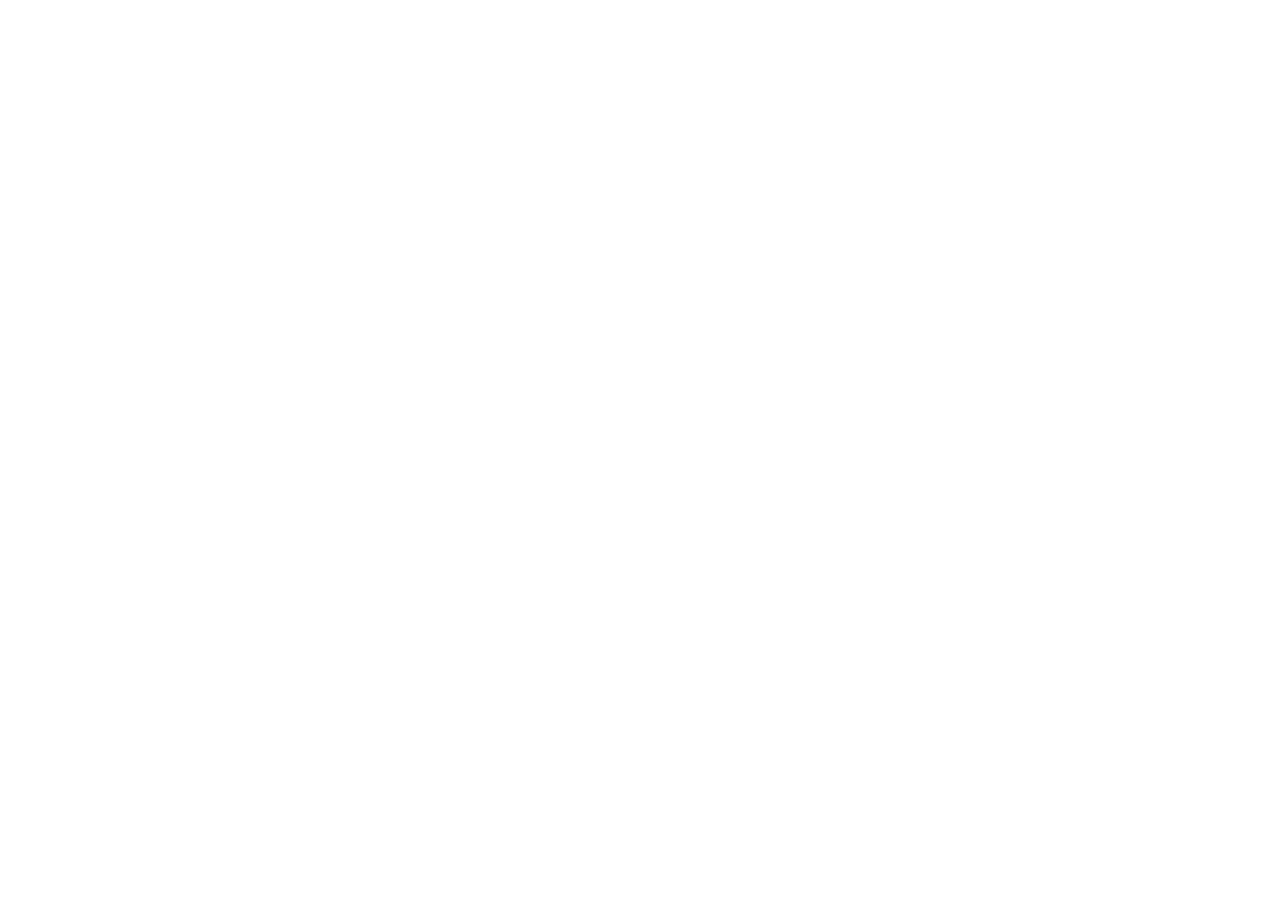
==== index.html @ 8e83880e "starting out with the project" ====
<!DOCTYPE html>
<html lang="en">
<head>
    <!--==================================== SEO META DEVELOPMENT ==================================-->
    <meta charset="UTF-8">
    <meta name="viewport" content="width=device-width, initial-scale=1.0">
     <meta name="author" content="Oluwatobiloba Ezekiel">
     <meta name="description" content="welcome to the OAU fashion week official website">
 
     <!--==================================== SOCIAL MEDIA OG TEMPLATE ==================================-->
     <meta property="og:image" content="Sarah__editorial.jpg"/>
     <meta property="og:title" content="A Taste of Lemon"/>
     <meta property="og:description" content="Love sometimes can take a path we least expect but at the end, but not all love taste sweet"/>
     
     <meta property="og:type" content="website"/>
     <meta property="og:site_name" content="Danno Films"/>
     
     <!--==================================== WEBSITE TITLE SECTION ==================================-->
     <title> Danno Films </title>
     
     <!--==================================== PRECONNECT LINK FOR DEVELOPMENT ==================================-->
 
     <link rel="shortcut icon" href="resources/Ori_Olokun.png" type="image/x-icon">
     <link rel="preconnect" href="https://fonts.googleapis.com">
     <link rel="preconnect" href="https://fonts.gstatic.com" crossorigin>
     <link href="https://fonts.googleapis.com/css2?family=Montserrat:wght@300;400;600&display=swap" rel="stylesheet">
     <link rel="stylesheet" href="css/style.css">
</head>
<body>
    
</body>
</html>
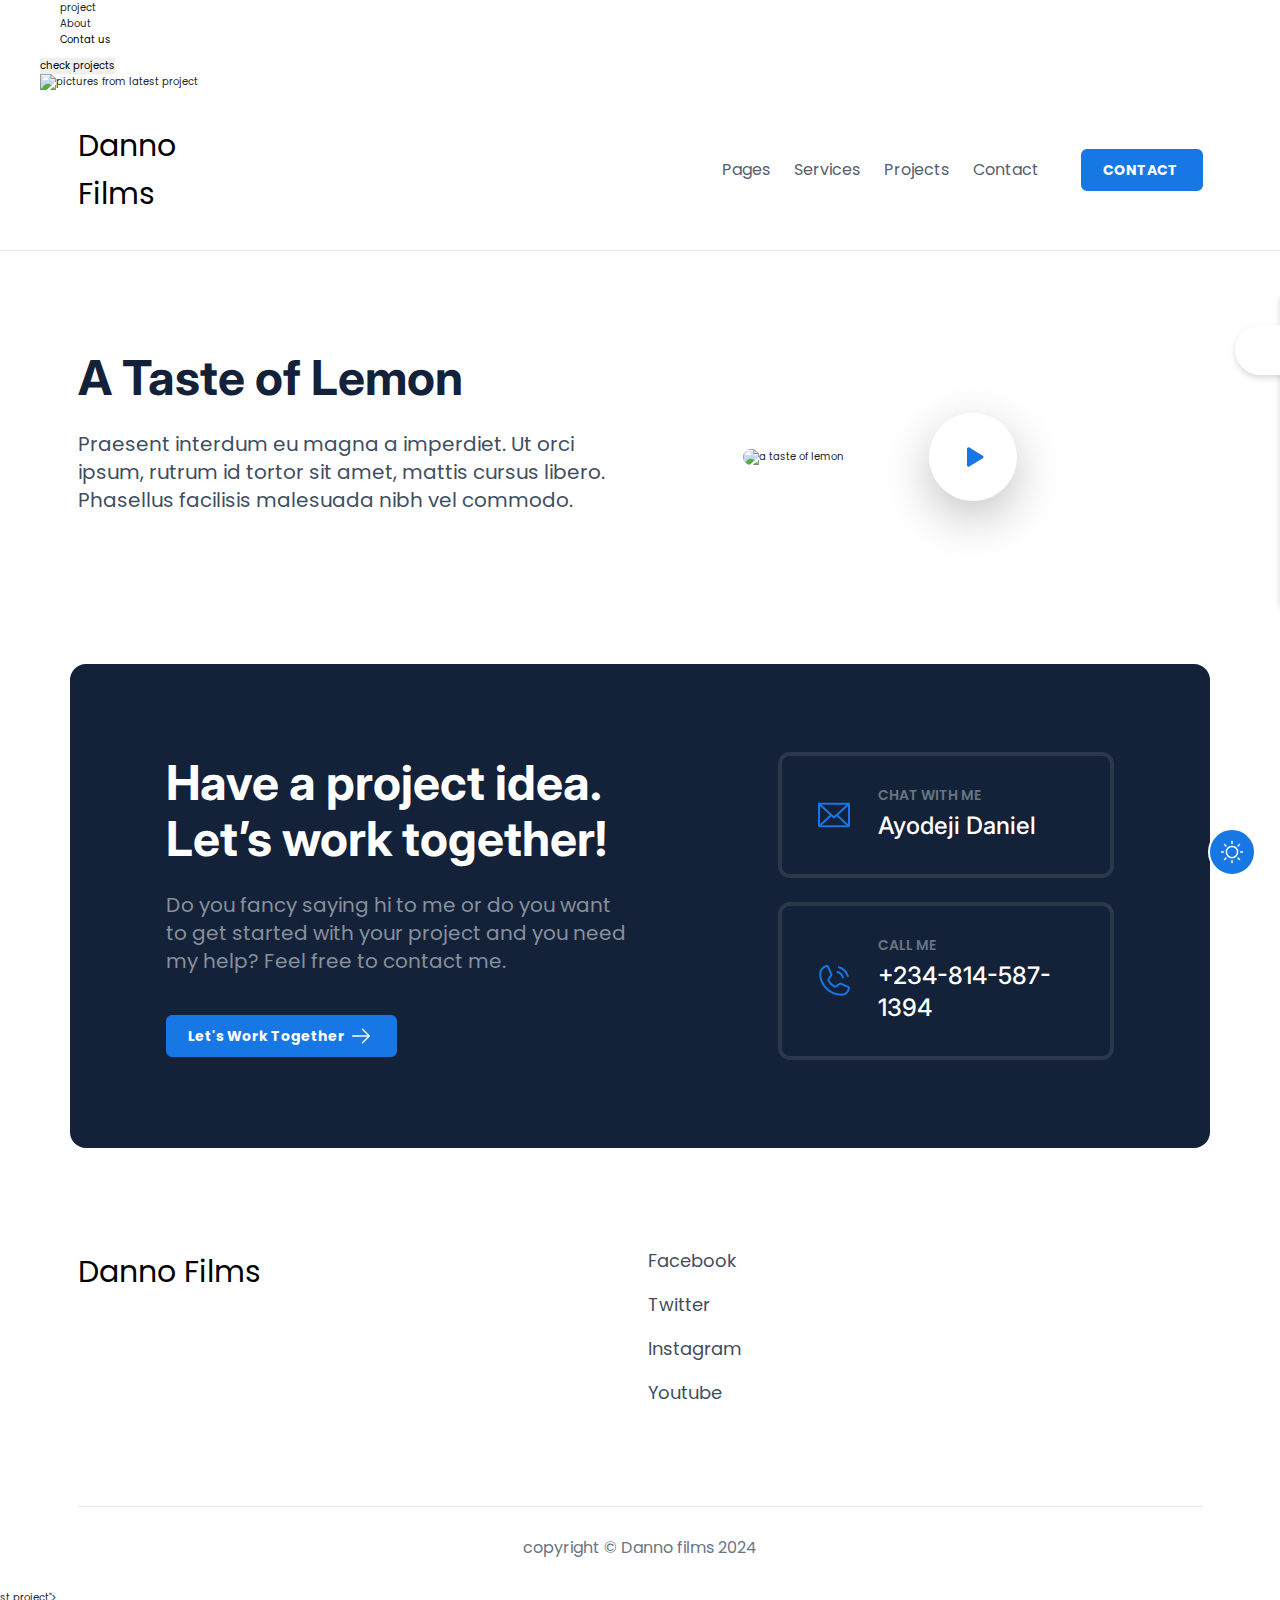
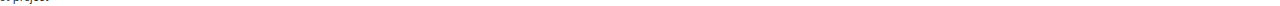
==== commit d054fcc7: "added the local template to begin the project" ====
--- a/index.html
+++ b/index.html
@@ -1,32 +1,351 @@
 <!DOCTYPE html>
 <html lang="en">
+
 <head>
     <!--==================================== SEO META DEVELOPMENT ==================================-->
     <meta charset="UTF-8">
     <meta name="viewport" content="width=device-width, initial-scale=1.0">
-     <meta name="author" content="Oluwatobiloba Ezekiel">
-     <meta name="description" content="welcome to the OAU fashion week official website">
- 
-     <!--==================================== SOCIAL MEDIA OG TEMPLATE ==================================-->
-     <meta property="og:image" content="Sarah__editorial.jpg"/>
-     <meta property="og:title" content="A Taste of Lemon"/>
-     <meta property="og:description" content="Love sometimes can take a path we least expect but at the end, but not all love taste sweet"/>
-     
-     <meta property="og:type" content="website"/>
-     <meta property="og:site_name" content="Danno Films"/>
-     
-     <!--==================================== WEBSITE TITLE SECTION ==================================-->
-     <title> Danno Films </title>
-     
-     <!--==================================== PRECONNECT LINK FOR DEVELOPMENT ==================================-->
- 
-     <link rel="shortcut icon" href="resources/Ori_Olokun.png" type="image/x-icon">
-     <link rel="preconnect" href="https://fonts.googleapis.com">
-     <link rel="preconnect" href="https://fonts.gstatic.com" crossorigin>
-     <link href="https://fonts.googleapis.com/css2?family=Montserrat:wght@300;400;600&display=swap" rel="stylesheet">
-     <link rel="stylesheet" href="css/style.css">
+    <meta name="author" content="Oluwatobiloba Ezekiel">
+    <meta name="description" content="welcome to the OAU fashion week official website">
+
+    <!--==================================== SOCIAL MEDIA OG TEMPLATE ==================================-->
+    <meta property="og:image" content="Sarah__editorial.jpg" />
+    <meta property="og:title" content="A Taste of Lemon" />
+    <meta property="og:description"
+        content="Love sometimes can take a path we least expect but at the end, but not all love taste sweet" />
+
+    <meta property="og:type" content="website" />
+    <meta property="og:site_name" content="Danno Films" />
+
+    <!--==================================== WEBSITE TITLE SECTION ==================================-->
+    <title> Danno Films </title>
+    <!-- Bootstrap , fonts & icons  -->
+    <link rel="stylesheet" href="./css/bootstrap.css">
+    <link rel="stylesheet" href="./fonts/typography-font/typo.css" />
+    <link rel="stylesheet" href="./fonts/fontawesome-5/css/all.min.css" />
+    <!-- Plugin'stylesheets  -->
+    <link rel="stylesheet" href="./plugins/aos/aos.min.css">
+    <link rel="stylesheet" href="./plugins/fancybox/jquery.fancybox.min.css">
+    <link rel="stylesheet" href="./plugins/nice-select/nice-select.min.css">
+    <link rel="stylesheet" href="./plugins/slick/slick.min.css">
+    <link rel="stylesheet" href="./plugins/swiper/swiper.css">
+    <link rel="stylesheet" href="./plugins/gijgo/css/gijgo.min.css">
+    <!-- Vendor stylesheets  -->
+    <link rel="stylesheet" href="css/main.css">
+
+
+
+    <!--==================================== PRECONNECT LINK FOR DEVELOPMENT ==================================-->
+
+    <link rel="shortcut icon" href="resources/Ori_Olokun.png" type="image/x-icon">
+    <link rel="stylesheet" href="css/style.css">
+    <link rel="preconnect" href="https://fonts.googleapis.com">
+    <link rel="preconnect" href="https://fonts.gstatic.com" crossorigin>
+    <link href="https://fonts.googleapis.com/css2?family=Playfair+Display+SC&display=swap" rel="stylesheet">
+    <link rel="preconnect" href="https://fonts.googleapis.com">
+    <link rel="preconnect" href="https://fonts.gstatic.com" crossorigin>
+    <link href="https://fonts.googleapis.com/css2?family=Poppins:wght@400;500;600&display=swap" rel="stylesheet">
+
+
 </head>
-<body>
-    
+
+<body data-theme-mode-panel-active data-theme="light">
+    <div class="wrapper">
+        <header class="Danno">
+            
+
+            <nav>
+                <ul>
+                    <li>project</li>
+                    <li>About</li>
+                    <li><a href="#">Contat us</a></li>
+                </ul>
+            </nav>
+        </header>
+
+        <main>
+            <div>
+                <h2>
+                    
+                </h2>
+                <button>check projects</button>
+            </div>
+
+            <div>
+                <img src="" alt="pictures from latest project">
+            </div>
+        </main>
+    </div>
+
+
+    <div class="site-wrapper overflow-hidden">
+        <!-- Header Section Start -->
+        <!-- Header Area -->
+        <header class="site-header site-header--menu-right developer-header mobile-menu-trigger-dark">
+            <div class="container">
+                <nav class="navbar site-navbar">
+                    <!-- Brand Logo-->
+                    <div class="site-header__brand">
+                        <a href="#" id="site_name" translate="no">
+                            <span class="name">Danno</span> Films
+                        </a>
+                    </div>
+                    <div class="menu-block-wrapper ">
+                        <div class="menu-overlay"></div>
+                        <nav class="menu-block menu-block-inner" id="append-menu-header">
+                            <div class="mobile-menu-head">
+                                <div class="site-header__brand">
+                                    <a href="#" id="site_name" translate="no">
+                                        <span class="name">Danno</span> Films
+                                    </a>
+                                </div>
+                                <div class="mobile-menu-close">&times;</div>
+                            </div>
+                            <ul class="site-menu-main">
+
+                                <li class="nav-item nav-item-has-children">
+                                    <a href="#" class="nav-link-item drop-trigger">Pages
+                                    </a>
+                                </li>
+                                <li class="nav-item nav-item-has-children">
+                                    <a href="#" class="nav-link-item drop-trigger">Services 
+                                    </a>
+                                </li>
+                                <li class="nav-item nav-item-has-children">
+                                    <a href="#" class="nav-link-item drop-trigger">Projects
+                                    </a>
+                                </li>
+                                <li class="nav-item nav-item-has-children">
+                                    <a href="contact.html" class="nav-link-item drop-trigger">Contact
+                                    </a>
+                                </li>
+                            </ul>
+                        </nav>
+                        <div class="header-button header-btn developer-header-btn ms-lg-2">
+                            <a class="d-btn d-btn-primary" href="">
+                                Contact
+                            </a>
+                        </div>
+                    </div>
+                    <!-- mobile menu trigger -->
+                    <div class="mobile-menu-trigger">
+                        <span></span>
+                    </div>
+                    <!--/.Mobile Menu Hamburger Ends-->
+                </nav>
+            </div>
+        </header>
+        <!-- navbar- -->
+        <!-- Header Section End -->
+        <!-- Hero Section Start -->
+        
+        <!-- Hero Section End -->
+        
+        <!-- Testimonial Section Start -->
+        <div class="dev-testimonial-area">
+            <div class="container">
+                <div class="row align-items-center justify-content-center">
+                    <div class="col-lg-6 col-md-12">
+                        <div class="dev-section-title">
+                            <h2 class="title">A Taste of Lemon</h2>
+                            <p class="text">Praesent interdum eu magna a imperdiet. Ut orci ipsum, rutrum id tortor sit
+                                amet,
+                                mattis cursus libero. Phasellus facilisis malesuada nibh vel commodo.</p>
+                        </div>
+                       
+                    </div>
+                    <div class="col-lg-5 offset-lg-1 col-md-12 mt-5 mt-lg-0">
+                        <div class="dev-testimonial-area__image">
+                            <img src="" alt="a taste of lemon">
+                            <div class="video-button">
+                                <a data-fancybox class="d-video-btn sonar-emitter"
+                                    href="https://www.youtube.com/watch?v=G5RpJwCJDqc&ab_channel=8KWorld">
+                                    <svg width="24" height="24" viewBox="0 0 24 24" fill="none"
+                                        xmlns="http://www.w3.org/2000/svg">
+                                        <path
+                                            d="M21.3844 11.3624L7.89375 3.11241C7.78018 3.04235 7.64998 3.00387 7.51658 3.00092C7.38318 2.99797 7.25141 3.03066 7.13486 3.09562C7.0183 3.16059 6.92119 3.25547 6.85354 3.37048C6.78589 3.48549 6.75015 3.61647 6.75 3.74991V20.2499C6.75015 20.3833 6.78589 20.5143 6.85354 20.6293C6.92119 20.7443 7.0183 20.8392 7.13486 20.9042C7.25141 20.9692 7.38318 21.0018 7.51658 20.9989C7.64998 20.9959 7.78018 20.9575 7.89375 20.8874L21.3844 12.6374C21.4952 12.5719 21.5869 12.4787 21.6507 12.3669C21.7145 12.2551 21.748 12.1286 21.748 11.9999C21.748 11.8712 21.7145 11.7447 21.6507 11.6329C21.5869 11.5212 21.4952 11.4279 21.3844 11.3624V11.3624Z"
+                                            fill="#1777E5" stroke="#1777E5" stroke-width="1.5" stroke-linecap="round"
+                                            stroke-linejoin="round" />
+                                    </svg>
+                                </a>
+                            </div>
+                        </div>
+                    </div>
+                </div>
+            </div>
+        </div>
+        <!-- Testimonial Section End -->
+        <!-- Contact Section Start -->
+        <div class="dev-cta-section">
+            <div class="container">
+                <div class="row dev-cta-area align-items-center justify-content-center">
+                    <div class="col-lg-6">
+                        <div class="dev-section-title text-center text-lg-start">
+                            <h2 class="title">Have a project idea. Let’s work together!</h2>
+                            <p class="text mb-10">Do you fancy saying hi to me or do you want to get started with your
+                                project
+                                and you need my help? Feel free to contact me.</p>
+                            <a class="d-btn d-btn-primary" href="#">Let's Work Together
+                                <svg class="svg-1" width="24" height="24" viewBox="0 0 24 24" fill="none"
+                                    xmlns="http://www.w3.org/2000/svg">
+                                    <path d="M3.75 12H20.25" stroke="#FFFFFF" stroke-width="1.5" stroke-linecap="round"
+                                        stroke-linejoin="round" />
+                                    <path d="M13.5 5.25L20.25 12L13.5 18.75" stroke="#FFFFFF" stroke-width="1.5"
+                                        stroke-linecap="round" stroke-linejoin="round" />
+                                </svg>
+                                <svg class="svg-2" width="24" height="24" viewBox="0 0 24 24" fill="none"
+                                    xmlns="http://www.w3.org/2000/svg">
+                                    <path d="M3.75 12H20.25" stroke="#FFFFFF" stroke-width="1.5" stroke-linecap="round"
+                                        stroke-linejoin="round" />
+                                    <path d="M13.5 5.25L20.25 12L13.5 18.75" stroke="#FFFFFF" stroke-width="1.5"
+                                        stroke-linecap="round" stroke-linejoin="round" />
+                                </svg>
+                            </a>
+                        </div>
+                    </div>
+                    <div class="col-xl-5 col-xs-10 col-sm-8 col-lg-5 offset-lg-1 offset-xl-1">
+                        <div class="button-group">
+                            <a href="#" class="content-button">
+                                <div class="content-button-icon">
+                                    <svg width="40" height="40" viewBox="0 0 40 40" fill="none"
+                                        xmlns="http://www.w3.org/2000/svg">
+                                        <path d="M35 8.75L20 22.5L5 8.75" stroke="#1777E5" stroke-width="2"
+                                            stroke-linecap="round" stroke-linejoin="round" />
+                                        <path
+                                            d="M5 8.75H35V30C35 30.3315 34.8683 30.6495 34.6339 30.8839C34.3995 31.1183 34.0815 31.25 33.75 31.25H6.25C5.91848 31.25 5.60054 31.1183 5.36612 30.8839C5.1317 30.6495 5 30.3315 5 30V8.75Z"
+                                            stroke="#1777E5" stroke-width="2" stroke-linecap="round"
+                                            stroke-linejoin="round" />
+                                        <path d="M17.2656 20L5.39062 30.8906" stroke="#1777E5" stroke-width="2"
+                                            stroke-linecap="round" stroke-linejoin="round" />
+                                        <path d="M34.6094 30.8906L22.7344 20" stroke="#1777E5" stroke-width="2"
+                                            stroke-linecap="round" stroke-linejoin="round" />
+                                    </svg>
+                                </div>
+                                <div class="content-button-text">
+                                    <p class="text">Chat with me</p>
+                                    <h3 class="title">Ayodeji Daniel</h3>
+                                </div>
+                            </a>
+                            <a href="#" class="content-button">
+                                <div class="content-button-icon">
+                                    <svg width="40" height="40" viewBox="0 0 40 40" fill="none"
+                                        xmlns="http://www.w3.org/2000/svg">
+                                        <path
+                                            d="M24.9062 6.25C27.0265 6.81902 28.9597 7.93571 30.512 9.48799C32.0643 11.0403 33.181 12.9735 33.75 15.0937"
+                                            stroke="#1777E5" stroke-width="2" stroke-linecap="round"
+                                            stroke-linejoin="round" />
+                                        <path
+                                            d="M23.6094 11.0781C24.8846 11.4168 26.0476 12.0865 26.9805 13.0195C27.9135 13.9524 28.5832 15.1154 28.9219 16.3906"
+                                            stroke="#1777E5" stroke-width="2" stroke-linecap="round"
+                                            stroke-linejoin="round" />
+                                        <path
+                                            d="M14.4531 19.5001C15.7394 22.1563 17.8873 24.2987 20.5469 25.5782C20.7431 25.6711 20.96 25.7113 21.1765 25.6948C21.3929 25.6784 21.6013 25.6059 21.7812 25.4844L25.6875 22.8751C25.8601 22.758 26.0595 22.6866 26.2672 22.6674C26.4748 22.6483 26.6839 22.6821 26.875 22.7657L34.1875 25.9063C34.4374 26.0103 34.6462 26.1936 34.7817 26.428C34.9173 26.6623 34.972 26.9347 34.9375 27.2032C34.7057 29.0121 33.8228 30.6747 32.4538 31.8797C31.0849 33.0847 29.3238 33.7496 27.5 33.7501C21.8641 33.7501 16.4591 31.5112 12.474 27.5261C8.48883 23.5409 6.25 18.1359 6.25 12.5001C6.25041 10.6763 6.91533 8.91518 8.12035 7.54623C9.32537 6.17729 10.9879 5.29432 12.7969 5.06255C13.0654 5.02806 13.3378 5.08279 13.5721 5.21831C13.8064 5.35383 13.9897 5.56263 14.0937 5.81255L17.2344 13.1407C17.316 13.3287 17.3502 13.534 17.3339 13.7383C17.3175 13.9427 17.2512 14.1399 17.1406 14.3126L14.5312 18.2813C14.4151 18.4608 14.3469 18.6671 14.3332 18.8805C14.3195 19.0939 14.3608 19.3072 14.4531 19.5001V19.5001Z"
+                                            stroke="#1777E5" stroke-width="2" stroke-linecap="round"
+                                            stroke-linejoin="round" />
+                                    </svg>
+                                </div>
+                                <div class="content-button-text">
+                                    <p class="text">Call Me</p>
+                                    <h3 class="title">+234-814-587-1394</h3>
+                                </div>
+                            </a>
+                        </div>
+                    </div>
+                </div>
+            </div>
+        </div>
+        <!-- Contact Section End -->
+        <!-- Footer Section Start -->
+        <div class="dev-footer-area ">
+            <div class="container">
+                <div class="row">
+                    <div class="col-md-6">
+                        <div class="logo-wrapper mb-5">
+                            <a href="#" id="site_name" translate="no">
+                                <span class="name">Danno</span> Films
+                            </a>
+                        </div>
+                    </div>
+                    <div class="col-md-6">
+                        <div class="row">
+                        
+                            <div class="col-4">
+                                <ul class="dev-footer-list">
+                                    <li><a href="#">Facebook</a></li>
+                                    <li><a href="#">Twitter</a></li>
+                                    <li><a href="#">Instagram</a></li>
+                                    <li><a href="#">Youtube</a></li>
+                                </ul>
+                            </div>
+                        </div>
+                    </div>
+                </div>
+            </div>
+        </div>
+        <div class="dev-copyright-area">
+            <div class="container">
+                <div class="dev-copyright-area__wrapper">
+                    <p class="order-2 order-md-1">copyright © Danno films 2024 
+                        </p>
+                </div>
+            </div>
+        </div>
+        <!-- Footer Section End -->
+        <!-- Theme Switcher button -->
+        <div class="theme-change-button">
+            <div class="toggle-button-switcher bg-primary-500">
+                <input type="checkbox" class="toggle-button">
+            </div>
+        </div>
+    </div>
+    <!-- Plugin's Scripts -->
+    <!-- Custom stylesheet -->
+    <script src="./js/vendor.min.js"></script>
+    <script>
+        /**
+         * Replace all SVG images with inline SVG
+         */
+        $(document).ready(function () {
+            $('img[class*="make-it-inline"]').each(function () {
+                var $img = jQuery(this);
+                var imgURL = $img.attr('src');
+                var attributes = $img.prop("attributes");
+
+                $.get(imgURL, function (data) {
+                    // Get the SVG tag, ignore the rest
+                    var $svg = jQuery(data).find('svg');
+
+                    // Remove any invalid XML tags
+                    $svg = $svg.removeAttr('xmlns:a');
+
+                    // Loop through IMG attributes and apply on SVG
+                    $.each(attributes, function () {
+                        $svg.attr(this.name, this.value);
+                    });
+
+                    // Replace IMG with SVG
+                    $img.replaceWith($svg);
+                }, 'xml');
+            });
+        });
+    </script>
+    <script src="./plugins/fancybox/jquery.fancybox.min.js"></script>
+    <script src="./plugins/nice-select/jquery.nice-select.min.js"></script>
+    <script src="./plugins/aos/aos.min.js"></script>
+    <script src="./plugins/counter-up/jquery.counterup.min.js"></script>
+    <script src="./plugins/counter-up/waypoints.min.js"></script>
+    <script src="./plugins/slick/slick.min.js"></script>
+    <script src="./plugins/swiper/swiper.js"></script>
+    <script src="./plugins/gijgo/js/gijgo.min.js"></script>
+    <script src="plugins/theme-mode-switcher/gr-theme-mode-switcher.js"></script>
+    <script src="./plugins/typer/type.js"></script>
+    <!-- Activation Script -->
+    <script src="js/custom.js"></script>
+    <script src="js/menu.js"></script>
+    st project">
+    </div>
+    </main>
+    </div>
 </body>
+
 </html>--- a/fonts/fontawesome-5/css/all.min.css
+++ b/fonts/fontawesome-5/css/all.min.css
@@ -0,0 +1,6 @@
+/*!
+ * Font Awesome Free 6.1.1 by @fontawesome - https://fontawesome.com
+ * License - https://fontawesome.com/license/free (Icons: CC BY 4.0, Fonts: SIL OFL 1.1, Code: MIT License)
+ * Copyright 2022 Fonticons, Inc.
+ */
+.fa{font-family:var(--fa-style-family,"Font Awesome 6 Free");font-weight:var(--fa-style,900)}.fa,.fa-brands,.fa-duotone,.fa-light,.fa-regular,.fa-solid,.fa-thin,.fab,.fad,.fal,.far,.fas,.fat{-moz-osx-font-smoothing:grayscale;-webkit-font-smoothing:antialiased;display:var(--fa-display,inline-block);font-style:normal;font-variant:normal;line-height:1;text-rendering:auto}.fa-1x{font-size:1em}.fa-2x{font-size:2em}.fa-3x{font-size:3em}.fa-4x{font-size:4em}.fa-5x{font-size:5em}.fa-6x{font-size:6em}.fa-7x{font-size:7em}.fa-8x{font-size:8em}.fa-9x{font-size:9em}.fa-10x{font-size:10em}.fa-2xs{font-size:.625em;line-height:.1em;vertical-align:.225em}.fa-xs{font-size:.75em;line-height:.08333em;vertical-align:.125em}.fa-sm{font-size:.875em;line-height:.07143em;vertical-align:.05357em}.fa-lg{font-size:1.25em;line-height:.05em;vertical-align:-.075em}.fa-xl{font-size:1.5em;line-height:.04167em;vertical-align:-.125em}.fa-2xl{font-size:2em;line-height:.03125em;vertical-align:-.1875em}.fa-fw{text-align:center;width:1.25em}.fa-ul{list-style-type:none;margin-left:var(--fa-li-margin,2.5em);padding-left:0}.fa-ul>li{position:relative}.fa-li{left:calc(var(--fa-li-width, 2em)*-1);position:absolute;text-align:center;width:var(--fa-li-width,2em);line-height:inherit}.fa-border{border-radius:var(--fa-border-radius,.1em);border:var(--fa-border-width,.08em) var(--fa-border-style,solid) var(--fa-border-color,#eee);padding:var(--fa-border-padding,.2em .25em .15em)}.fa-pull-left{float:left;margin-right:var(--fa-pull-margin,.3em)}.fa-pull-right{float:right;margin-left:var(--fa-pull-margin,.3em)}.fa-beat{-webkit-animation-name:fa-beat;animation-name:fa-beat;-webkit-animation-delay:var(--fa-animation-delay,0);animation-delay:var(--fa-animation-delay,0);-webkit-animation-direction:var(--fa-animation-direction,normal);animation-direction:var(--fa-animation-direction,normal);-webkit-animation-duration:var(--fa-animation-duration,1s);animation-duration:var(--fa-animation-duration,1s);-webkit-animation-iteration-count:var(--fa-animation-iteration-count,infinite);animation-iteration-count:var(--fa-animation-iteration-count,infinite);-webkit-animation-timing-function:var(--fa-animation-timing,ease-in-out);animation-timing-function:var(--fa-animation-timing,ease-in-out)}.fa-bounce{-webkit-animation-name:fa-bounce;animation-name:fa-bounce;-webkit-animation-delay:var(--fa-animation-delay,0);animation-delay:var(--fa-animation-delay,0);-webkit-animation-direction:var(--fa-animation-direction,normal);animation-direction:var(--fa-animation-direction,normal);-webkit-animation-duration:var(--fa-animation-duration,1s);animation-duration:var(--fa-animation-duration,1s);-webkit-animation-iteration-count:var(--fa-animation-iteration-count,infinite);animation-iteration-count:var(--fa-animation-iteration-count,infinite);-webkit-animation-timing-function:var(--fa-animation-timing,cubic-bezier(.28,.84,.42,1));animation-timing-function:var(--fa-animation-timing,cubic-bezier(.28,.84,.42,1))}.fa-fade{-webkit-animation-name:fa-fade;animation-name:fa-fade;-webkit-animation-iteration-count:var(--fa-animation-iteration-count,infinite);animation-iteration-count:var(--fa-animation-iteration-count,infinite);-webkit-animation-timing-function:var(--fa-animation-timing,cubic-bezier(.4,0,.6,1));animation-timing-function:var(--fa-animation-timing,cubic-bezier(.4,0,.6,1))}.fa-beat-fade,.fa-fade{-webkit-animation-delay:var(--fa-animation-delay,0);animation-delay:var(--fa-animation-delay,0);-webkit-animation-direction:var(--fa-animation-direction,normal);animation-direction:var(--fa-animation-direction,normal);-webkit-animation-duration:var(--fa-animation-duration,1s);animation-duration:var(--fa-animation-duration,1s)}.fa-beat-fade{-webkit-animation-name:fa-beat-fade;animation-name:fa-beat-fade;-webkit-animation-iteration-count:var(--fa-animation-iteration-count,infinite);animation-iteration-count:var(--fa-animation-iteration-count,infinite);-webkit-animation-timing-function:var(--fa-animation-timing,cubic-bezier(.4,0,.6,1));animation-timing-function:var(--fa-animation-timing,cubic-bezier(.4,0,.6,1))}.fa-flip{-webkit-animation-name:fa-flip;animation-name:fa-flip;-webkit-animation-delay:var(--fa-animation-delay,0);animation-delay:var(--fa-animation-delay,0);-webkit-animation-direction:var(--fa-animation-direction,normal);animation-direction:var(--fa-animation-direction,normal);-webkit-animation-duration:var(--fa-animation-duration,1s);animation-duration:var(--fa-animation-duration,1s);-webkit-animation-iteration-count:var(--fa-animation-iteration-count,infinite);animation-iteration-count:var(--fa-animation-iteration-count,infinite);-webkit-animation-timing-function:var(--fa-animation-timing,ease-in-out);animation-timing-function:var(--fa-animation-timing,ease-in-out)}.fa-shake{-webkit-animation-name:fa-shake;animation-name:fa-shake;-webkit-animation-duration:var(--fa-animation-duration,1s);animation-duration:var(--fa-animation-duration,1s);-webkit-animation-iteration-count:var(--fa-animation-iteration-count,infinite);animation-iteration-count:var(--fa-animation-iteration-count,infinite);-webkit-animation-timing-function:var(--fa-animation-timing,linear);animation-timing-function:var(--fa-animation-timing,linear)}.fa-shake,.fa-spin{-webkit-animation-delay:var(--fa-animation-delay,0);animation-delay:var(--fa-animation-delay,0);-webkit-animation-direction:var(--fa-animation-direction,normal);animation-direction:var(--fa-animation-direction,normal)}.fa-spin{-webkit-animation-name:fa-spin;animation-name:fa-spin;-webkit-animation-duration:var(--fa-animation-duration,2s);animation-duration:var(--fa-animation-duration,2s);-webkit-animation-iteration-count:var(--fa-animation-iteration-count,infinite);animation-iteration-count:var(--fa-animation-iteration-count,infinite);-webkit-animation-timing-function:var(--fa-animation-timing,linear);animation-timing-function:var(--fa-animation-timing,linear)}.fa-spin-reverse{--fa-animation-direction:reverse}.fa-pulse,.fa-spin-pulse{-webkit-animation-name:fa-spin;animation-name:fa-spin;-webkit-animation-direction:var(--fa-animation-direction,normal);animation-direction:var(--fa-animation-direction,normal);-webkit-animation-duration:var(--fa-animation-duration,1s);animation-duration:var(--fa-animation-duration,1s);-webkit-animation-iteration-count:var(--fa-animation-iteration-count,infinite);animation-iteration-count:var(--fa-animation-iteration-count,infinite);-webkit-animation-timing-function:var(--fa-animation-timing,steps(8));animation-timing-function:var(--fa-animation-timing,steps(8))}@media (prefers-reduced-motion:reduce){.fa-beat,.fa-beat-fade,.fa-bounce,.fa-fade,.fa-flip,.fa-pulse,.fa-shake,.fa-spin,.fa-spin-pulse{-webkit-animation-delay:-1ms;animation-delay:-1ms;-webkit-animation-duration:1ms;animation-duration:1ms;-webkit-animation-iteration-count:1;animation-iteration-count:1;transition-delay:0s;transition-duration:0s}}@-webkit-keyframes fa-beat{0%,90%{-webkit-transform:scale(1);transform:scale(1)}45%{-webkit-transform:scale(var(--fa-beat-scale,1.25));transform:scale(var(--fa-beat-scale,1.25))}}@keyframes fa-beat{0%,90%{-webkit-transform:scale(1);transform:scale(1)}45%{-webkit-transform:scale(var(--fa-beat-scale,1.25));transform:scale(var(--fa-beat-scale,1.25))}}@-webkit-keyframes fa-bounce{0%{-webkit-transform:scale(1) translateY(0);transform:scale(1) translateY(0)}10%{-webkit-transform:scale(var(--fa-bounce-start-scale-x,1.1),var(--fa-bounce-start-scale-y,.9)) translateY(0);transform:scale(var(--fa-bounce-start-scale-x,1.1),var(--fa-bounce-start-scale-y,.9)) translateY(0)}30%{-webkit-transform:scale(var(--fa-bounce-jump-scale-x,.9),var(--fa-bounce-jump-scale-y,1.1)) translateY(var(--fa-bounce-height,-.5em));transform:scale(var(--fa-bounce-jump-scale-x,.9),var(--fa-bounce-jump-scale-y,1.1)) translateY(var(--fa-bounce-height,-.5em))}50%{-webkit-transform:scale(var(--fa-bounce-land-scale-x,1.05),var(--fa-bounce-land-scale-y,.95)) translateY(0);transform:scale(var(--fa-bounce-land-scale-x,1.05),var(--fa-bounce-land-scale-y,.95)) translateY(0)}57%{-webkit-transform:scale(1) translateY(var(--fa-bounce-rebound,-.125em));transform:scale(1) translateY(var(--fa-bounce-rebound,-.125em))}64%{-webkit-transform:scale(1) translateY(0);transform:scale(1) translateY(0)}to{-webkit-transform:scale(1) translateY(0);transform:scale(1) translateY(0)}}@keyframes fa-bounce{0%{-webkit-transform:scale(1) translateY(0);transform:scale(1) translateY(0)}10%{-webkit-transform:scale(var(--fa-bounce-start-scale-x,1.1),var(--fa-bounce-start-scale-y,.9)) translateY(0);transform:scale(var(--fa-bounce-start-scale-x,1.1),var(--fa-bounce-start-scale-y,.9)) translateY(0)}30%{-webkit-transform:scale(var(--fa-bounce-jump-scale-x,.9),var(--fa-bounce-jump-scale-y,1.1)) translateY(var(--fa-bounce-height,-.5em));transform:scale(var(--fa-bounce-jump-scale-x,.9),var(--fa-bounce-jump-scale-y,1.1)) translateY(var(--fa-bounce-height,-.5em))}50%{-webkit-transform:scale(var(--fa-bounce-land-scale-x,1.05),var(--fa-bounce-land-scale-y,.95)) translateY(0);transform:scale(var(--fa-bounce-land-scale-x,1.05),var(--fa-bounce-land-scale-y,.95)) translateY(0)}57%{-webkit-transform:scale(1) translateY(var(--fa-bounce-rebound,-.125em));transform:scale(1) translateY(var(--fa-bounce-rebound,-.125em))}64%{-webkit-transform:scale(1) translateY(0);transform:scale(1) translateY(0)}to{-webkit-transform:scale(1) translateY(0);transform:scale(1) translateY(0)}}@-webkit-keyframes fa-fade{50%{opacity:var(--fa-fade-opacity,.4)}}@keyframes fa-fade{50%{opacity:var(--fa-fade-opacity,.4)}}@-webkit-keyframes fa-beat-fade{0%,to{opacity:var(--fa-beat-fade-opacity,.4);-webkit-transform:scale(1);transform:scale(1)}50%{opacity:1;-webkit-transform:scale(var(--fa-beat-fade-scale,1.125));transform:scale(var(--fa-beat-fade-scale,1.125))}}@keyframes fa-beat-fade{0%,to{opacity:var(--fa-beat-fade-opacity,.4);-webkit-transform:scale(1);transform:scale(1)}50%{opacity:1;-webkit-transform:scale(var(--fa-beat-fade-scale,1.125));transform:scale(var(--fa-beat-fade-scale,1.125))}}@-webkit-keyframes fa-flip{50%{-webkit-transform:rotate3d(var(--fa-flip-x,0),var(--fa-flip-y,1),var(--fa-flip-z,0),var(--fa-flip-angle,-180deg));transform:rotate3d(var(--fa-flip-x,0),var(--fa-flip-y,1),var(--fa-flip-z,0),var(--fa-flip-angle,-180deg))}}@keyframes fa-flip{50%{-webkit-transform:rotate3d(var(--fa-flip-x,0),var(--fa-flip-y,1),var(--fa-flip-z,0),var(--fa-flip-angle,-180deg));transform:rotate3d(var(--fa-flip-x,0),var(--fa-flip-y,1),var(--fa-flip-z,0),var(--fa-flip-angle,-180deg))}}@-webkit-keyframes fa-shake{0%{-webkit-transform:rotate(-15deg);transform:rotate(-15deg)}4%{-webkit-transform:rotate(15deg);transform:rotate(15deg)}8%,24%{-webkit-transform:rotate(-18deg);transform:rotate(-18deg)}12%,28%{-webkit-transform:rotate(18deg);transform:rotate(18deg)}16%{-webkit-transform:rotate(-22deg);transform:rotate(-22deg)}20%{-webkit-transform:rotate(22deg);transform:rotate(22deg)}32%{-webkit-transform:rotate(-12deg);transform:rotate(-12deg)}36%{-webkit-transform:rotate(12deg);transform:rotate(12deg)}40%,to{-webkit-transform:rotate(0deg);transform:rotate(0deg)}}@keyframes fa-shake{0%{-webkit-transform:rotate(-15deg);transform:rotate(-15deg)}4%{-webkit-transform:rotate(15deg);transform:rotate(15deg)}8%,24%{-webkit-transform:rotate(-18deg);transform:rotate(-18deg)}12%,28%{-webkit-transform:rotate(18deg);transform:rotate(18deg)}16%{-webkit-transform:rotate(-22deg);transform:rotate(-22deg)}20%{-webkit-transform:rotate(22deg);transform:rotate(22deg)}32%{-webkit-transform:rotate(-12deg);transform:rotate(-12deg)}36%{-webkit-transform:rotate(12deg);transform:rotate(12deg)}40%,to{-webkit-transform:rotate(0deg);transform:rotate(0deg)}}@-webkit-keyframes fa-spin{0%{-webkit-transform:rotate(0deg);transform:rotate(0deg)}to{-webkit-transform:rotate(1turn);transform:rotate(1turn)}}@keyframes fa-spin{0%{-webkit-transform:rotate(0deg);transform:rotate(0deg)}to{-webkit-transform:rotate(1turn);transform:rotate(1turn)}}.fa-rotate-90{-webkit-transform:rotate(90deg);transform:rotate(90deg)}.fa-rotate-180{-webkit-transform:rotate(180deg);transform:rotate(180deg)}.fa-rotate-270{-webkit-transform:rotate(270deg);transform:rotate(270deg)}.fa-flip-horizontal{-webkit-transform:scaleX(-1);transform:scaleX(-1)}.fa-flip-vertical{-webkit-transform:scaleY(-1);transform:scaleY(-1)}.fa-flip-both,.fa-flip-horizontal.fa-flip-vertical{-webkit-transform:scale(-1);transform:scale(-1)}.fa-rotate-by{-webkit-transform:rotate(var(--fa-rotate-angle,none));transform:rotate(var(--fa-rotate-angle,none))}.fa-stack{display:inline-block;height:2em;line-height:2em;position:relative;vertical-align:middle;width:2.5em}.fa-stack-1x,.fa-stack-2x{left:0;position:absolute;text-align:center;width:100%;z-index:var(--fa-stack-z-index,auto)}.fa-stack-1x{line-height:inherit}.fa-stack-2x{font-size:2em}.fa-inverse{color:var(--fa-inverse,#fff)}.fa-0:before{content:"\30"}.fa-1:before{content:"\31"}.fa-2:before{content:"\32"}.fa-3:before{content:"\33"}.fa-4:before{content:"\34"}.fa-5:before{content:"\35"}.fa-6:before{content:"\36"}.fa-7:before{content:"\37"}.fa-8:before{content:"\38"}.fa-9:before{content:"\39"}.fa-a:before{content:"\41"}.fa-address-book:before,.fa-contact-book:before{content:"\f2b9"}.fa-address-card:before,.fa-contact-card:before,.fa-vcard:before{content:"\f2bb"}.fa-align-center:before{content:"\f037"}.fa-align-justify:before{content:"\f039"}.fa-align-left:before{content:"\f036"}.fa-align-right:before{content:"\f038"}.fa-anchor:before{content:"\f13d"}.fa-anchor-circle-check:before{content:"\e4aa"}.fa-anchor-circle-exclamation:before{content:"\e4ab"}.fa-anchor-circle-xmark:before{content:"\e4ac"}.fa-anchor-lock:before{content:"\e4ad"}.fa-angle-down:before{content:"\f107"}.fa-angle-left:before{content:"\f104"}.fa-angle-right:before{content:"\f105"}.fa-angle-up:before{content:"\f106"}.fa-angle-double-down:before,.fa-angles-down:before{content:"\f103"}.fa-angle-double-left:before,.fa-angles-left:before{content:"\f100"}.fa-angle-double-right:before,.fa-angles-right:before{content:"\f101"}.fa-angle-double-up:before,.fa-angles-up:before{content:"\f102"}.fa-ankh:before{content:"\f644"}.fa-apple-alt:before,.fa-apple-whole:before{content:"\f5d1"}.fa-archway:before{content:"\f557"}.fa-arrow-down:before{content:"\f063"}.fa-arrow-down-1-9:before,.fa-sort-numeric-asc:before,.fa-sort-numeric-down:before{content:"\f162"}.fa-arrow-down-9-1:before,.fa-sort-numeric-desc:before,.fa-sort-numeric-down-alt:before{content:"\f886"}.fa-arrow-down-a-z:before,.fa-sort-alpha-asc:before,.fa-sort-alpha-down:before{content:"\f15d"}.fa-arrow-down-long:before,.fa-long-arrow-down:before{content:"\f175"}.fa-arrow-down-short-wide:before,.fa-sort-amount-desc:before,.fa-sort-amount-down-alt:before{content:"\f884"}.fa-arrow-down-up-across-line:before{content:"\e4af"}.fa-arrow-down-up-lock:before{content:"\e4b0"}.fa-arrow-down-wide-short:before,.fa-sort-amount-asc:before,.fa-sort-amount-down:before{content:"\f160"}.fa-arrow-down-z-a:before,.fa-sort-alpha-desc:before,.fa-sort-alpha-down-alt:before{content:"\f881"}.fa-arrow-left:before{content:"\f060"}.fa-arrow-left-long:before,.fa-long-arrow-left:before{content:"\f177"}.fa-arrow-pointer:before,.fa-mouse-pointer:before{content:"\f245"}.fa-arrow-right:before{content:"\f061"}.fa-arrow-right-arrow-left:before,.fa-exchange:before{content:"\f0ec"}.fa-arrow-right-from-bracket:before,.fa-sign-out:before{content:"\f08b"}.fa-arrow-right-long:before,.fa-long-arrow-right:before{content:"\f178"}.fa-arrow-right-to-bracket:before,.fa-sign-in:before{content:"\f090"}.fa-arrow-right-to-city:before{content:"\e4b3"}.fa-arrow-left-rotate:before,.fa-arrow-rotate-back:before,.fa-arrow-rotate-backward:before,.fa-arrow-rotate-left:before,.fa-undo:before{content:"\f0e2"}.fa-arrow-right-rotate:before,.fa-arrow-rotate-forward:before,.fa-arrow-rotate-right:before,.fa-redo:before{content:"\f01e"}.fa-arrow-trend-down:before{content:"\e097"}.fa-arrow-trend-up:before{content:"\e098"}.fa-arrow-turn-down:before,.fa-level-down:before{content:"\f149"}.fa-arrow-turn-up:before,.fa-level-up:before{content:"\f148"}.fa-arrow-up:before{content:"\f062"}.fa-arrow-up-1-9:before,.fa-sort-numeric-up:before{content:"\f163"}.fa-arrow-up-9-1:before,.fa-sort-numeric-up-alt:before{content:"\f887"}.fa-arrow-up-a-z:before,.fa-sort-alpha-up:before{content:"\f15e"}.fa-arrow-up-from-bracket:before{content:"\e09a"}.fa-arrow-up-from-ground-water:before{content:"\e4b5"}.fa-arrow-up-from-water-pump:before{content:"\e4b6"}.fa-arrow-up-long:before,.fa-long-arrow-up:before{content:"\f176"}.fa-arrow-up-right-dots:before{content:"\e4b7"}.fa-arrow-up-right-from-square:before,.fa-external-link:before{content:"\f08e"}.fa-arrow-up-short-wide:before,.fa-sort-amount-up-alt:before{content:"\f885"}.fa-arrow-up-wide-short:before,.fa-sort-amount-up:before{content:"\f161"}.fa-arrow-up-z-a:before,.fa-sort-alpha-up-alt:before{content:"\f882"}.fa-arrows-down-to-line:before{content:"\e4b8"}.fa-arrows-down-to-people:before{content:"\e4b9"}.fa-arrows-h:before,.fa-arrows-left-right:before{content:"\f07e"}.fa-arrows-left-right-to-line:before{content:"\e4ba"}.fa-arrows-rotate:before,.fa-refresh:before,.fa-sync:before{content:"\f021"}.fa-arrows-spin:before{content:"\e4bb"}.fa-arrows-split-up-and-left:before{content:"\e4bc"}.fa-arrows-to-circle:before{content:"\e4bd"}.fa-arrows-to-dot:before{content:"\e4be"}.fa-arrows-to-eye:before{content:"\e4bf"}.fa-arrows-turn-right:before{content:"\e4c0"}.fa-arrows-turn-to-dots:before{content:"\e4c1"}.fa-arrows-up-down:before,.fa-arrows-v:before{content:"\f07d"}.fa-arrows-up-down-left-right:before,.fa-arrows:before{content:"\f047"}.fa-arrows-up-to-line:before{content:"\e4c2"}.fa-asterisk:before{content:"\2a"}.fa-at:before{content:"\40"}.fa-atom:before{content:"\f5d2"}.fa-audio-description:before{content:"\f29e"}.fa-austral-sign:before{content:"\e0a9"}.fa-award:before{content:"\f559"}.fa-b:before{content:"\42"}.fa-baby:before{content:"\f77c"}.fa-baby-carriage:before,.fa-carriage-baby:before{content:"\f77d"}.fa-backward:before{content:"\f04a"}.fa-backward-fast:before,.fa-fast-backward:before{content:"\f049"}.fa-backward-step:before,.fa-step-backward:before{content:"\f048"}.fa-bacon:before{content:"\f7e5"}.fa-bacteria:before{content:"\e059"}.fa-bacterium:before{content:"\e05a"}.fa-bag-shopping:before,.fa-shopping-bag:before{content:"\f290"}.fa-bahai:before{content:"\f666"}.fa-baht-sign:before{content:"\e0ac"}.fa-ban:before,.fa-cancel:before{content:"\f05e"}.fa-ban-smoking:before,.fa-smoking-ban:before{content:"\f54d"}.fa-band-aid:before,.fa-bandage:before{content:"\f462"}.fa-barcode:before{content:"\f02a"}.fa-bars:before,.fa-navicon:before{content:"\f0c9"}.fa-bars-progress:before,.fa-tasks-alt:before{content:"\f828"}.fa-bars-staggered:before,.fa-reorder:before,.fa-stream:before{content:"\f550"}.fa-baseball-ball:before,.fa-baseball:before{content:"\f433"}.fa-baseball-bat-ball:before{content:"\f432"}.fa-basket-shopping:before,.fa-shopping-basket:before{content:"\f291"}.fa-basketball-ball:before,.fa-basketball:before{content:"\f434"}.fa-bath:before,.fa-bathtub:before{content:"\f2cd"}.fa-battery-0:before,.fa-battery-empty:before{content:"\f244"}.fa-battery-5:before,.fa-battery-full:before,.fa-battery:before{content:"\f240"}.fa-battery-3:before,.fa-battery-half:before{content:"\f242"}.fa-battery-2:before,.fa-battery-quarter:before{content:"\f243"}.fa-battery-4:before,.fa-battery-three-quarters:before{content:"\f241"}.fa-bed:before{content:"\f236"}.fa-bed-pulse:before,.fa-procedures:before{content:"\f487"}.fa-beer-mug-empty:before,.fa-beer:before{content:"\f0fc"}.fa-bell:before{content:"\f0f3"}.fa-bell-concierge:before,.fa-concierge-bell:before{content:"\f562"}.fa-bell-slash:before{content:"\f1f6"}.fa-bezier-curve:before{content:"\f55b"}.fa-bicycle:before{content:"\f206"}.fa-binoculars:before{content:"\f1e5"}.fa-biohazard:before{content:"\f780"}.fa-bitcoin-sign:before{content:"\e0b4"}.fa-blender:before{content:"\f517"}.fa-blender-phone:before{content:"\f6b6"}.fa-blog:before{content:"\f781"}.fa-bold:before{content:"\f032"}.fa-bolt:before,.fa-zap:before{content:"\f0e7"}.fa-bolt-lightning:before{content:"\e0b7"}.fa-bomb:before{content:"\f1e2"}.fa-bone:before{content:"\f5d7"}.fa-bong:before{content:"\f55c"}.fa-book:before{content:"\f02d"}.fa-atlas:before,.fa-book-atlas:before{content:"\f558"}.fa-bible:before,.fa-book-bible:before{content:"\f647"}.fa-book-bookmark:before{content:"\e0bb"}.fa-book-journal-whills:before,.fa-journal-whills:before{content:"\f66a"}.fa-book-medical:before{content:"\f7e6"}.fa-book-open:before{content:"\f518"}.fa-book-open-reader:before,.fa-book-reader:before{content:"\f5da"}.fa-book-quran:before,.fa-quran:before{content:"\f687"}.fa-book-dead:before,.fa-book-skull:before{content:"\f6b7"}.fa-bookmark:before{content:"\f02e"}.fa-border-all:before{content:"\f84c"}.fa-border-none:before{content:"\f850"}.fa-border-style:before,.fa-border-top-left:before{content:"\f853"}.fa-bore-hole:before{content:"\e4c3"}.fa-bottle-droplet:before{content:"\e4c4"}.fa-bottle-water:before{content:"\e4c5"}.fa-bowl-food:before{content:"\e4c6"}.fa-bowl-rice:before{content:"\e2eb"}.fa-bowling-ball:before{content:"\f436"}.fa-box:before{content:"\f466"}.fa-archive:before,.fa-box-archive:before{content:"\f187"}.fa-box-open:before{content:"\f49e"}.fa-box-tissue:before{content:"\e05b"}.fa-boxes-packing:before{content:"\e4c7"}.fa-boxes-alt:before,.fa-boxes-stacked:before,.fa-boxes:before{content:"\f468"}.fa-braille:before{content:"\f2a1"}.fa-brain:before{content:"\f5dc"}.fa-brazilian-real-sign:before{content:"\e46c"}.fa-bread-slice:before{content:"\f7ec"}.fa-bridge:before{content:"\e4c8"}.fa-bridge-circle-check:before{content:"\e4c9"}.fa-bridge-circle-exclamation:before{content:"\e4ca"}.fa-bridge-circle-xmark:before{content:"\e4cb"}.fa-bridge-lock:before{content:"\e4cc"}.fa-bridge-water:before{content:"\e4ce"}.fa-briefcase:before{content:"\f0b1"}.fa-briefcase-medical:before{content:"\f469"}.fa-broom:before{content:"\f51a"}.fa-broom-ball:before,.fa-quidditch-broom-ball:before,.fa-quidditch:before{content:"\f458"}.fa-brush:before{content:"\f55d"}.fa-bucket:before{content:"\e4cf"}.fa-bug:before{content:"\f188"}.fa-bug-slash:before{content:"\e490"}.fa-bugs:before{content:"\e4d0"}.fa-building:before{content:"\f1ad"}.fa-building-circle-arrow-right:before{content:"\e4d1"}.fa-building-circle-check:before{content:"\e4d2"}.fa-building-circle-exclamation:before{content:"\e4d3"}.fa-building-circle-xmark:before{content:"\e4d4"}.fa-bank:before,.fa-building-columns:before,.fa-institution:before,.fa-museum:before,.fa-university:before{content:"\f19c"}.fa-building-flag:before{content:"\e4d5"}.fa-building-lock:before{content:"\e4d6"}.fa-building-ngo:before{content:"\e4d7"}.fa-building-shield:before{content:"\e4d8"}.fa-building-un:before{content:"\e4d9"}.fa-building-user:before{content:"\e4da"}.fa-building-wheat:before{content:"\e4db"}.fa-bullhorn:before{content:"\f0a1"}.fa-bullseye:before{content:"\f140"}.fa-burger:before,.fa-hamburger:before{content:"\f805"}.fa-burst:before{content:"\e4dc"}.fa-bus:before{content:"\f207"}.fa-bus-alt:before,.fa-bus-simple:before{content:"\f55e"}.fa-briefcase-clock:before,.fa-business-time:before{content:"\f64a"}.fa-c:before{content:"\43"}.fa-birthday-cake:before,.fa-cake-candles:before,.fa-cake:before{content:"\f1fd"}.fa-calculator:before{content:"\f1ec"}.fa-calendar:before{content:"\f133"}.fa-calendar-check:before{content:"\f274"}.fa-calendar-day:before{content:"\f783"}.fa-calendar-alt:before,.fa-calendar-days:before{content:"\f073"}.fa-calendar-minus:before{content:"\f272"}.fa-calendar-plus:before{content:"\f271"}.fa-calendar-week:before{content:"\f784"}.fa-calendar-times:before,.fa-calendar-xmark:before{content:"\f273"}.fa-camera-alt:before,.fa-camera:before{content:"\f030"}.fa-camera-retro:before{content:"\f083"}.fa-camera-rotate:before{content:"\e0d8"}.fa-campground:before{content:"\f6bb"}.fa-candy-cane:before{content:"\f786"}.fa-cannabis:before{content:"\f55f"}.fa-capsules:before{content:"\f46b"}.fa-automobile:before,.fa-car:before{content:"\f1b9"}.fa-battery-car:before,.fa-car-battery:before{content:"\f5df"}.fa-car-burst:before,.fa-car-crash:before{content:"\f5e1"}.fa-car-on:before{content:"\e4dd"}.fa-car-alt:before,.fa-car-rear:before{content:"\f5de"}.fa-car-side:before{content:"\f5e4"}.fa-car-tunnel:before{content:"\e4de"}.fa-caravan:before{content:"\f8ff"}.fa-caret-down:before{content:"\f0d7"}.fa-caret-left:before{content:"\f0d9"}.fa-caret-right:before{content:"\f0da"}.fa-caret-up:before{content:"\f0d8"}.fa-carrot:before{content:"\f787"}.fa-cart-arrow-down:before{content:"\f218"}.fa-cart-flatbed:before,.fa-dolly-flatbed:before{content:"\f474"}.fa-cart-flatbed-suitcase:before,.fa-luggage-cart:before{content:"\f59d"}.fa-cart-pl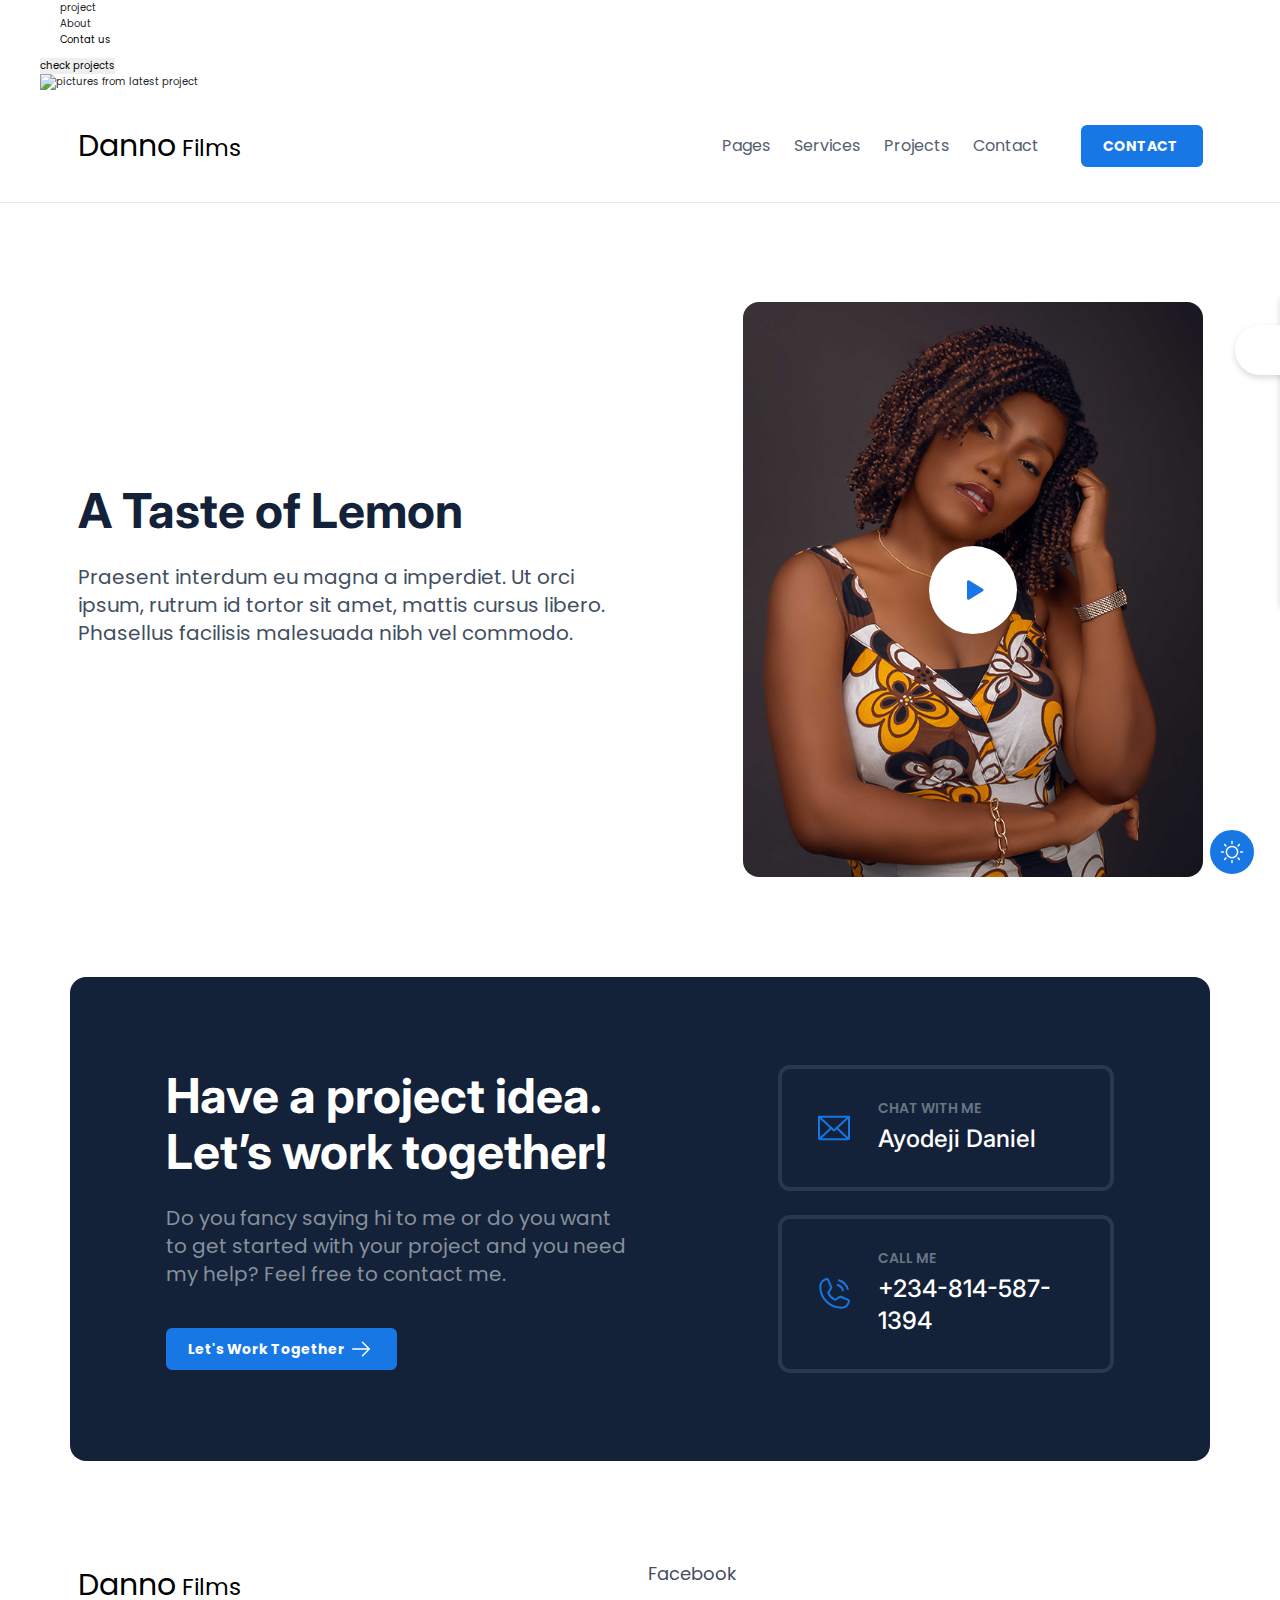
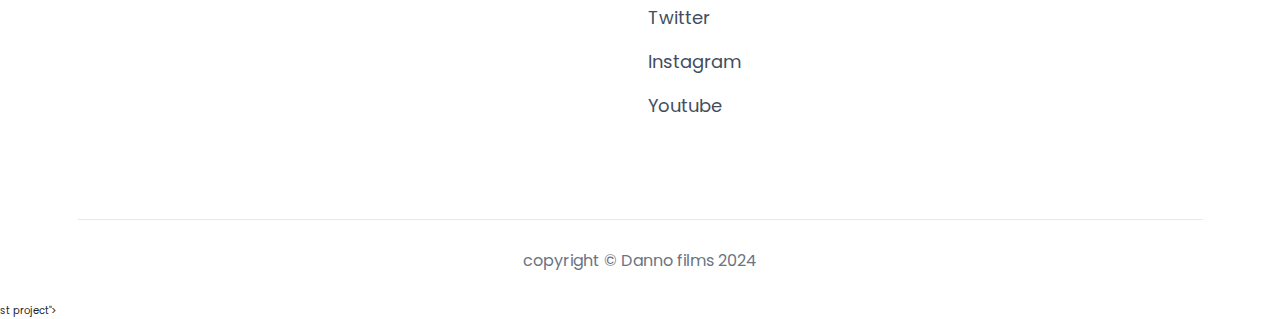
==== commit 469224ff: "added image to atol" ====
--- a/index.html
+++ b/index.html
@@ -156,7 +156,7 @@
                     </div>
                     <div class="col-lg-5 offset-lg-1 col-md-12 mt-5 mt-lg-0">
                         <div class="dev-testimonial-area__image">
-                            <img src="" alt="a taste of lemon">
+                            <img src="image/Ore-4.jpg" alt="a taste of lemon">
                             <div class="video-button">
                                 <a data-fancybox class="d-video-btn sonar-emitter"
                                     href="https://www.youtube.com/watch?v=G5RpJwCJDqc&ab_channel=8KWorld">
--- a/css/style.css
+++ b/css/style.css
@@ -48,7 +48,8 @@
 }
 
 #site_name{
-    font-size: 3rem;
+    font-size: clamp(1.5rem, 2.3rem, 3rem);
+    white-space: nowrap;
 }
 
 
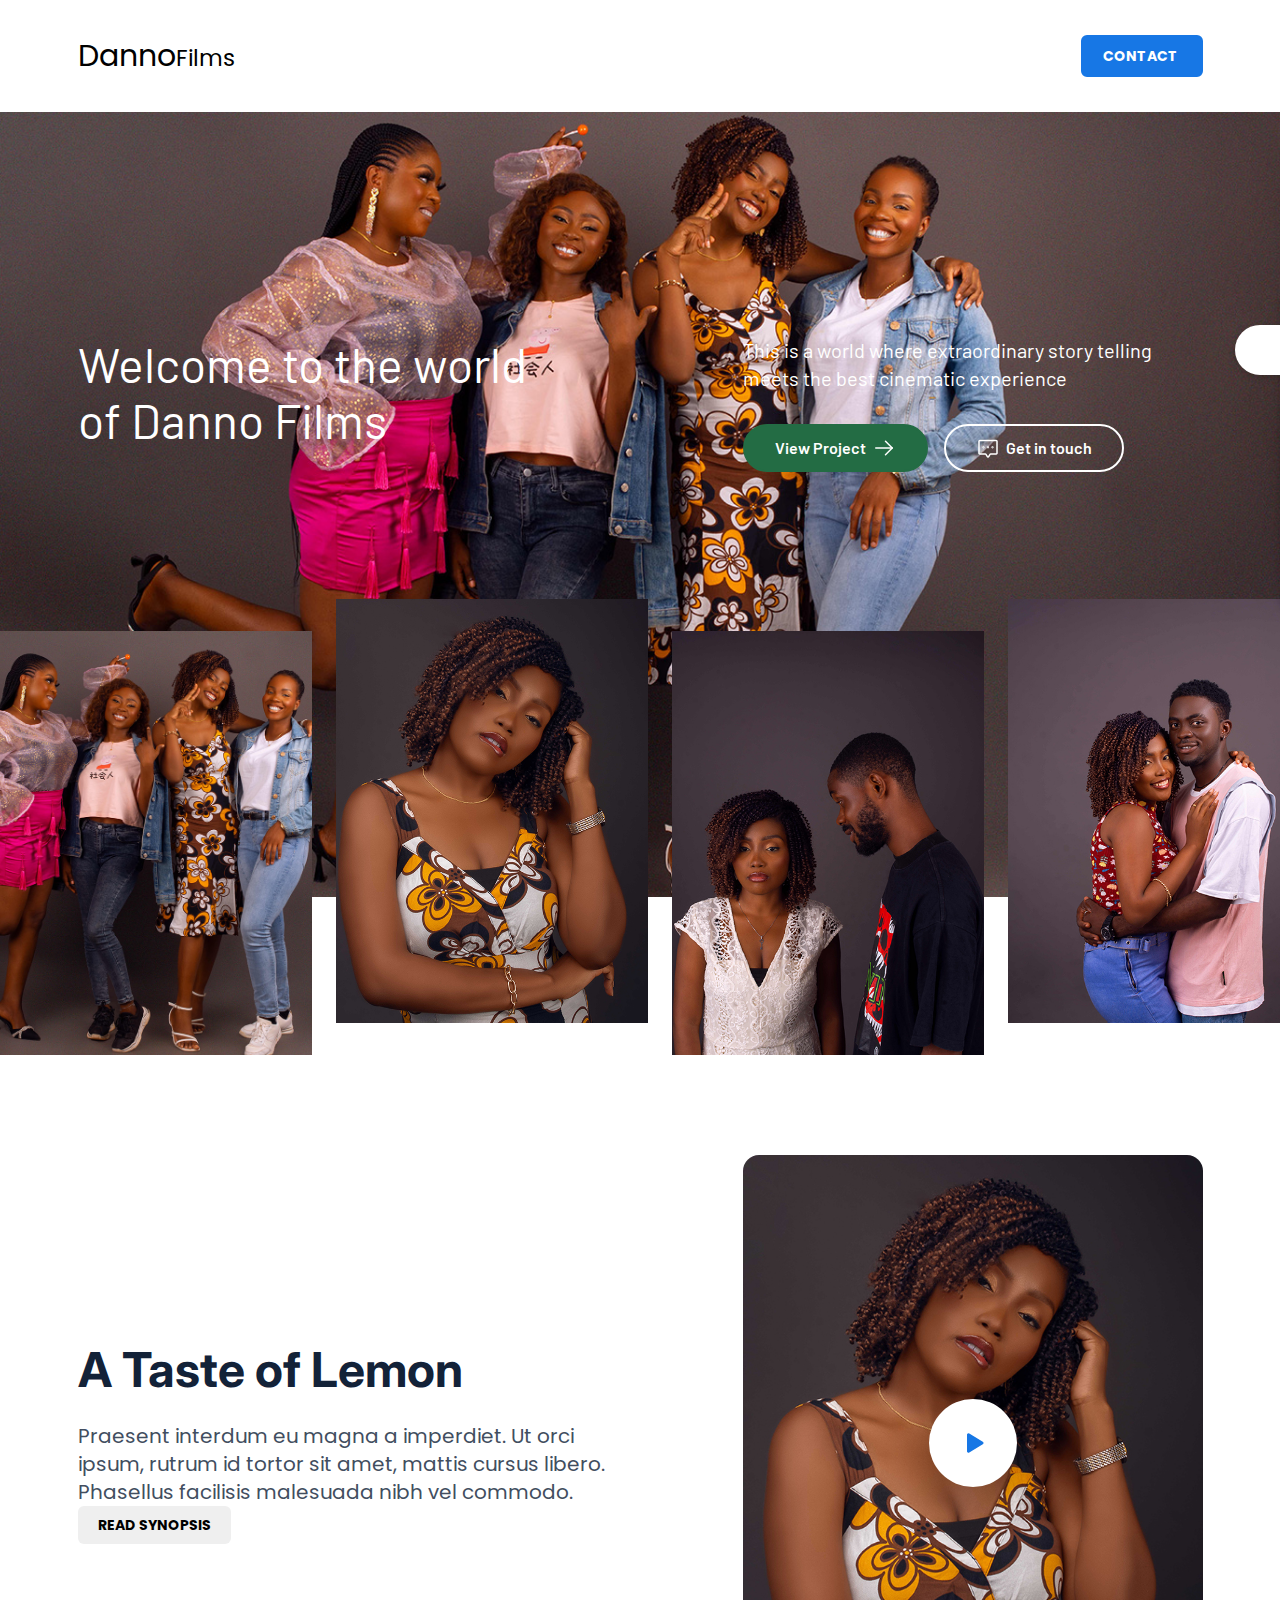
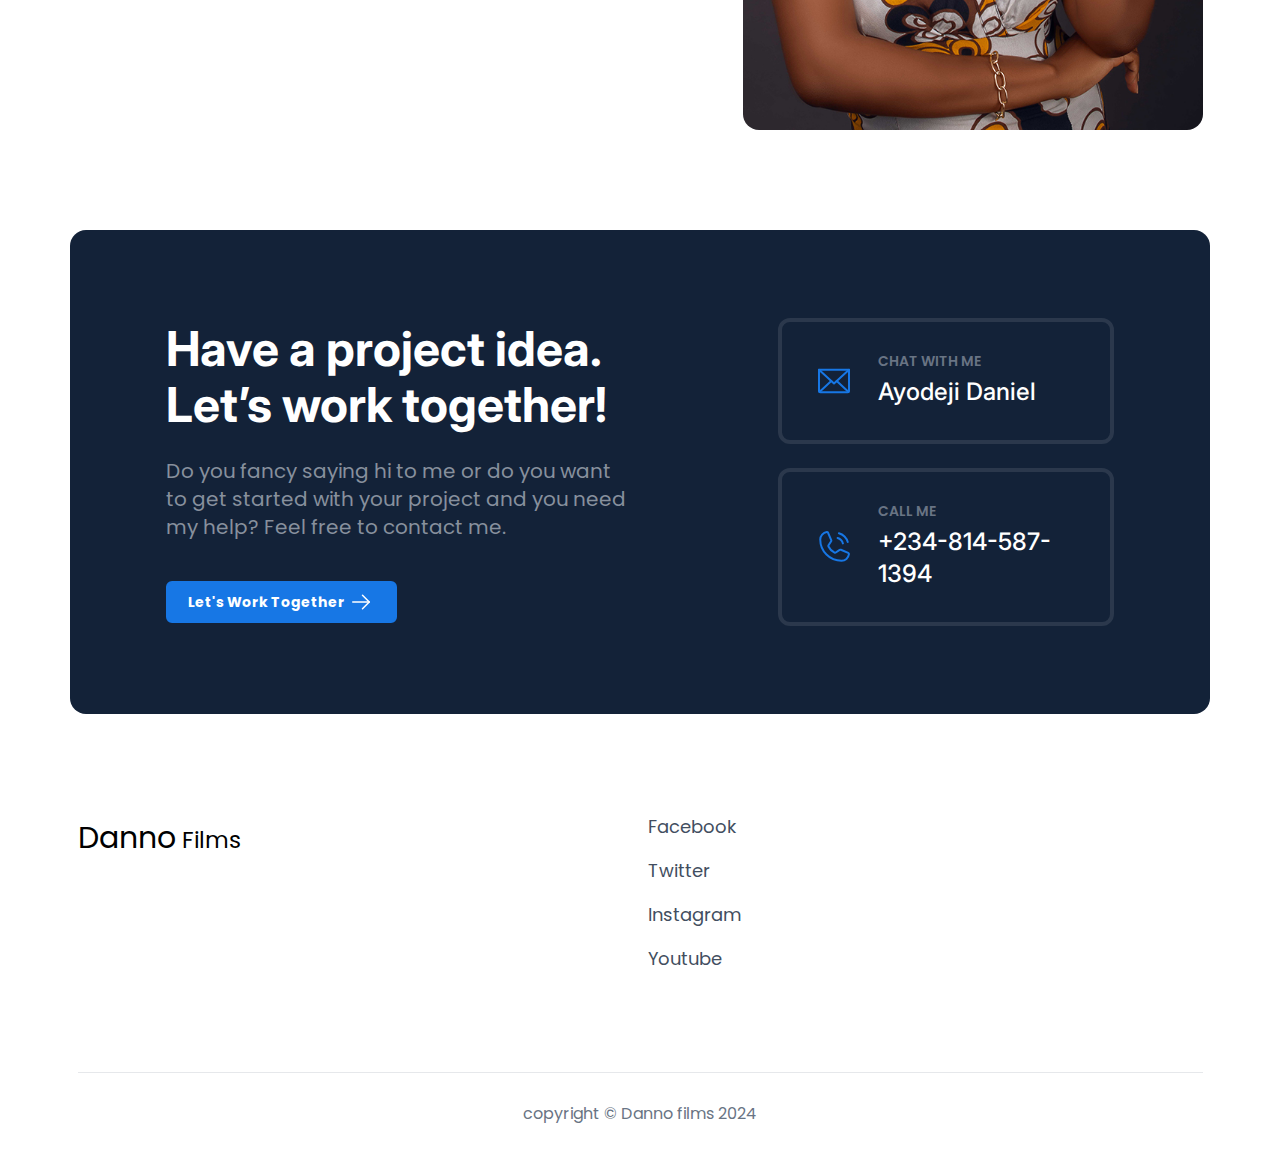
==== commit 18fbede5: "completed home page" ====
--- a/index.html
+++ b/index.html
@@ -9,7 +9,7 @@
     <meta name="description" content="welcome to the OAU fashion week official website">
 
     <!--==================================== SOCIAL MEDIA OG TEMPLATE ==================================-->
-    <meta property="og:image" content="Sarah__editorial.jpg" />
+    <meta property="og:image" content="tomi-ore.jpg" />
     <meta property="og:title" content="A Taste of Lemon" />
     <meta property="og:description"
         content="Love sometimes can take a path we least expect but at the end, but not all love taste sweet" />
@@ -50,33 +50,6 @@
 </head>
 
 <body data-theme-mode-panel-active data-theme="light">
-    <div class="wrapper">
-        <header class="Danno">
-            
-
-            <nav>
-                <ul>
-                    <li>project</li>
-                    <li>About</li>
-                    <li><a href="#">Contat us</a></li>
-                </ul>
-            </nav>
-        </header>
-
-        <main>
-            <div>
-                <h2>
-                    
-                </h2>
-                <button>check projects</button>
-            </div>
-
-            <div>
-                <img src="" alt="pictures from latest project">
-            </div>
-        </main>
-    </div>
-
 
     <div class="site-wrapper overflow-hidden">
         <!-- Header Section Start -->
@@ -86,8 +59,8 @@
                 <nav class="navbar site-navbar">
                     <!-- Brand Logo-->
                     <div class="site-header__brand">
-                        <a href="#" id="site_name" translate="no">
-                            <span class="name">Danno</span> Films
+                        <a class="dev-section-title" href="#" id="site_name" translate="no">
+                            <span class="name">Danno</span>Films
                         </a>
                     </div>
                     <div class="menu-block-wrapper ">
@@ -95,30 +68,30 @@
                         <nav class="menu-block menu-block-inner" id="append-menu-header">
                             <div class="mobile-menu-head">
                                 <div class="site-header__brand">
-                                    <a href="#" id="site_name" translate="no">
-                                        <span class="name">Danno</span> Films
-                                    </a>
+                                    <h1 class="title text-white" href="#" id="site_name" translate="no">
+                                        DannoFilms
+                                    </h1>
                                 </div>
                                 <div class="mobile-menu-close">&times;</div>
                             </div>
                             <ul class="site-menu-main">
 
-                                <li class="nav-item nav-item-has-children">
-                                    <a href="#" class="nav-link-item drop-trigger">Pages
-                                    </a>
-                                </li>
-                                <li class="nav-item nav-item-has-children">
-                                    <a href="#" class="nav-link-item drop-trigger">Services 
-                                    </a>
-                                </li>
-                                <li class="nav-item nav-item-has-children">
+                                <!-- <li class="nav-item nav-item-has-children">
                                     <a href="#" class="nav-link-item drop-trigger">Projects
                                     </a>
                                 </li>
                                 <li class="nav-item nav-item-has-children">
+                                    <a href="#" class="nav-link-item drop-trigger">About
+                                    </a>
+                                </li> -->
+                                <!--  <li class="nav-item nav-item-has-children">
+                                    <a href="#" class="nav-link-item drop-trigger">Projects
+                                    </a>
+                                </li> -->
+                                <!-- <li class="nav-item nav-item-has-children">
                                     <a href="contact.html" class="nav-link-item drop-trigger">Contact
                                     </a>
-                                </li>
+                                </li> -->
                             </ul>
                         </nav>
                         <div class="header-button header-btn developer-header-btn ms-lg-2">
@@ -138,11 +111,90 @@
         <!-- navbar- -->
         <!-- Header Section End -->
         <!-- Hero Section Start -->
-        
+        <div class="photographer-hero-area" style="background-image: url('image/kara-ore-frnds.jpg')">
+            <div class="container">
+                <div class="row justify-content-center">
+                    <div class="col-xl-5 col-lg-6 col-md-9">
+                        <div class="photographer-display-title">
+                            <h1 class="title text-white">Welcome to the world of Danno Films</h1>
+                        </div>
+                    </div>
+                    <div class="col-xl-5 offset-xl-2 col-lg-6 col-md-9">
+                        <div class="photographer-display-title">
+                            <p class="text" id="other_text">This is a world where extraordinary story telling meets the
+                                best cinematic experience</p>
+                            <div class="button-group">
+                                <a class="pg-btn pg-btn-primary" href="#a-taste-of-lemon">
+                                    View Project
+                                    <svg class="ms-2" width="24" height="24" viewBox="0 0 24 24" fill="none"
+                                        xmlns="http://www.w3.org/2000/svg">
+                                        <path d="M3.75 12H20.25" stroke="white" stroke-width="1.5"
+                                            stroke-linecap="round" stroke-linejoin="round" />
+                                        <path d="M13.5 5.25L20.25 12L13.5 18.75" stroke="white" stroke-width="1.5"
+                                            stroke-linecap="round" stroke-linejoin="round" />
+                                    </svg>
+                                </a>
+                                <a class="pg-btn pg-btn-outline-primary" href="#contact">
+                                    <svg class="me-2" width="24" height="24" viewBox="0 0 24 24" fill="none"
+                                        xmlns="http://www.w3.org/2000/svg">
+                                        <path
+                                            d="M14.0344 18.3656L12.6469 20.6813C12.5789 20.7918 12.4838 20.883 12.3705 20.9463C12.2573 21.0096 12.1297 21.0429 12 21.0429C11.8703 21.0429 11.7427 21.0096 11.6295 20.9463C11.5162 20.883 11.4211 20.7918 11.3531 20.6813L9.96563 18.3656C9.90037 18.2545 9.80723 18.1623 9.69542 18.0982C9.58362 18.034 9.45701 18.0002 9.32812 18H3.75C3.55109 18 3.36032 17.921 3.21967 17.7803C3.07902 17.6397 3 17.4489 3 17.25V5.25C3 5.05109 3.07902 4.86032 3.21967 4.71967C3.36032 4.57902 3.55109 4.5 3.75 4.5H20.25C20.4489 4.5 20.6397 4.57902 20.7803 4.71967C20.921 4.86032 21 5.05109 21 5.25V17.25C21 17.4489 20.921 17.6397 20.7803 17.7803C20.6397 17.921 20.4489 18 20.25 18H14.6719C14.543 18.0002 14.4164 18.034 14.3046 18.0982C14.1928 18.1623 14.0996 18.2545 14.0344 18.3656V18.3656Z"
+                                            stroke="var(--bs-success-500)" stroke-width="1.5" stroke-linecap="round"
+                                            stroke-linejoin="round" />
+                                        <path
+                                            d="M12.375 11.25C12.375 11.4571 12.2071 11.625 12 11.625C11.7929 11.625 11.625 11.4571 11.625 11.25C11.625 11.0429 11.7929 10.875 12 10.875C12.2071 10.875 12.375 11.0429 12.375 11.25Z"
+                                            fill="var(--bs-success-500)" stroke="var(--bs-success-500)"
+                                            stroke-width="1.5" />
+                                        <path
+                                            d="M7.875 11.25C7.875 11.4571 7.70711 11.625 7.5 11.625C7.29289 11.625 7.125 11.4571 7.125 11.25C7.125 11.0429 7.29289 10.875 7.5 10.875C7.70711 10.875 7.875 11.0429 7.875 11.25Z"
+                                            fill="var(--bs-success-500)" stroke="var(--bs-success-500)"
+                                            stroke-width="1.5" />
+                                        <path
+                                            d="M16.875 11.25C16.875 11.4571 16.7071 11.625 16.5 11.625C16.2929 11.625 16.125 11.4571 16.125 11.25C16.125 11.0429 16.2929 10.875 16.5 10.875C16.7071 10.875 16.875 11.0429 16.875 11.25Z"
+                                            fill="var(--bs-success-500)" stroke="var(--bs-success-500)"
+                                            stroke-width="1.5" />
+                                    </svg>
+                                    Get in touch
+                                </a>
+                            </div>
+                        </div>
+                    </div>
+                </div>
+            </div>
+            <div class="d">
+                <div class="all-photo">
+                    <div>
+                        <a href="image/kara-ore-frnds.jpg"><img alt="01" src="image/kara-ore-frnds.jpg"></a>
+                        <a href="image/Ore-4.jpg"><img alt="02" src="image/Ore-4.jpg"></a>
+                        <a href="image/ore-kolapo.jpg"><img alt="03" src="image/ore-kolapo.jpg"></a>
+                        <a href="image/tomi-ore3.jpg"><img alt="04" src="image/tomi-ore3.jpg"></a>
+                        <a href="image/Daniel-ibitoye.jpg"><img alt="05" src="image/Daniel-ibitoye.jpg"></a>
+                        <a href="image/Daniel-ibitoye2.jpg"><img alt="06" src="image/Daniel-ibitoye2.jpg"></a>
+                    </div>
+                    <div>
+                        <a href="image/Karamel.jpg"><img alt="07" src="image/Karamel.jpg"></a>
+                        <a href="image/Karamel2.jpg"><img alt="08" src="image/Karamel2.jpg"></a>
+                        <a href="image/Ore-2.jpg"><img alt="09" src="image/Ore-2.jpg"></a>
+                        <a href="image/Ore-3.jpg"><img alt="10" src="image/Ore-3.jpg"></a>
+                        <a href="image/ore-karamel-n-frind.jpg"><img alt="11" src="image/ore-karamel-n-frind.jpg"></a>
+                        <a href="image/Ore1.jpg"><img alt="12" src="image/Ore1.jpg"></a>
+                    </div>
+                    <div>
+                        <a href="image/Segun.jpg"><img alt="13" src="image/Segun.jpg"></a>
+                        <a href="image/Segun2.jpg"><img alt="14" src="image/Segun2.jpg"></a>
+                        <a href="image/Tomi-1.jpg"><img alt="15" src="image/Tomi-1.jpg"></a>
+                        <a href="image/Tomi-2.jpg"><img alt="16" src="image/Tomi-2.jpg"></a>
+                        <a href="image/tomi-ade-segun.jpg"><img alt="17" src="image/tomi-ade-segun.jpg"></a>
+                        <a href="image/tomi-ore2.jpg"><img alt="18" src="image/tomi-ore2.jpg"></a>
+                    </div>
+                </div>
+            </div>
+        </div>
+
         <!-- Hero Section End -->
-        
+
         <!-- Testimonial Section Start -->
-        <div class="dev-testimonial-area">
+        <div class="photographer-about-area" id="a-taste-of-lemon">
             <div class="container">
                 <div class="row align-items-center justify-content-center">
                     <div class="col-lg-6 col-md-12">
@@ -150,9 +202,12 @@
                             <h2 class="title">A Taste of Lemon</h2>
                             <p class="text">Praesent interdum eu magna a imperdiet. Ut orci ipsum, rutrum id tortor sit
                                 amet,
-                                mattis cursus libero. Phasellus facilisis malesuada nibh vel commodo.</p>
-                        </div>
-                       
+                                mattis cursus libero. Phasellus facilisis malesuada nibh vel commodo.
+                            </p>
+
+                        </div>
+                        <button class="d-btn d-btn-primar">Read Synopsis</button>
+
                     </div>
                     <div class="col-lg-5 offset-lg-1 col-md-12 mt-5 mt-lg-0">
                         <div class="dev-testimonial-area__image">
@@ -176,7 +231,7 @@
         </div>
         <!-- Testimonial Section End -->
         <!-- Contact Section Start -->
-        <div class="dev-cta-section">
+        <div class="dev-cta-section" id="contact">
             <div class="container">
                 <div class="row dev-cta-area align-items-center justify-content-center">
                     <div class="col-lg-6">
@@ -268,7 +323,7 @@
                     </div>
                     <div class="col-md-6">
                         <div class="row">
-                        
+
                             <div class="col-4">
                                 <ul class="dev-footer-list">
                                     <li><a href="#">Facebook</a></li>
@@ -285,18 +340,18 @@
         <div class="dev-copyright-area">
             <div class="container">
                 <div class="dev-copyright-area__wrapper">
-                    <p class="order-2 order-md-1">copyright © Danno films 2024 
-                        </p>
+                    <p class="order-2 order-md-1">copyright © Danno films 2024
+                    </p>
                 </div>
             </div>
         </div>
         <!-- Footer Section End -->
         <!-- Theme Switcher button -->
-        <div class="theme-change-button">
+        <!-- <div class="theme-change-button">
             <div class="toggle-button-switcher bg-primary-500">
                 <input type="checkbox" class="toggle-button">
             </div>
-        </div>
+        </div> -->
     </div>
     <!-- Plugin's Scripts -->
     <!-- Custom stylesheet -->
@@ -342,7 +397,6 @@
     <!-- Activation Script -->
     <script src="js/custom.js"></script>
     <script src="js/menu.js"></script>
-    st project">
     </div>
     </main>
     </div>
--- a/css/style.css
+++ b/css/style.css
@@ -57,4 +57,8 @@
 .name{
     /* font-family: 'Playfair Display SC', serif; */
     font-size: 3rem;
+}
+
+#other_text {
+    color: white;
 }